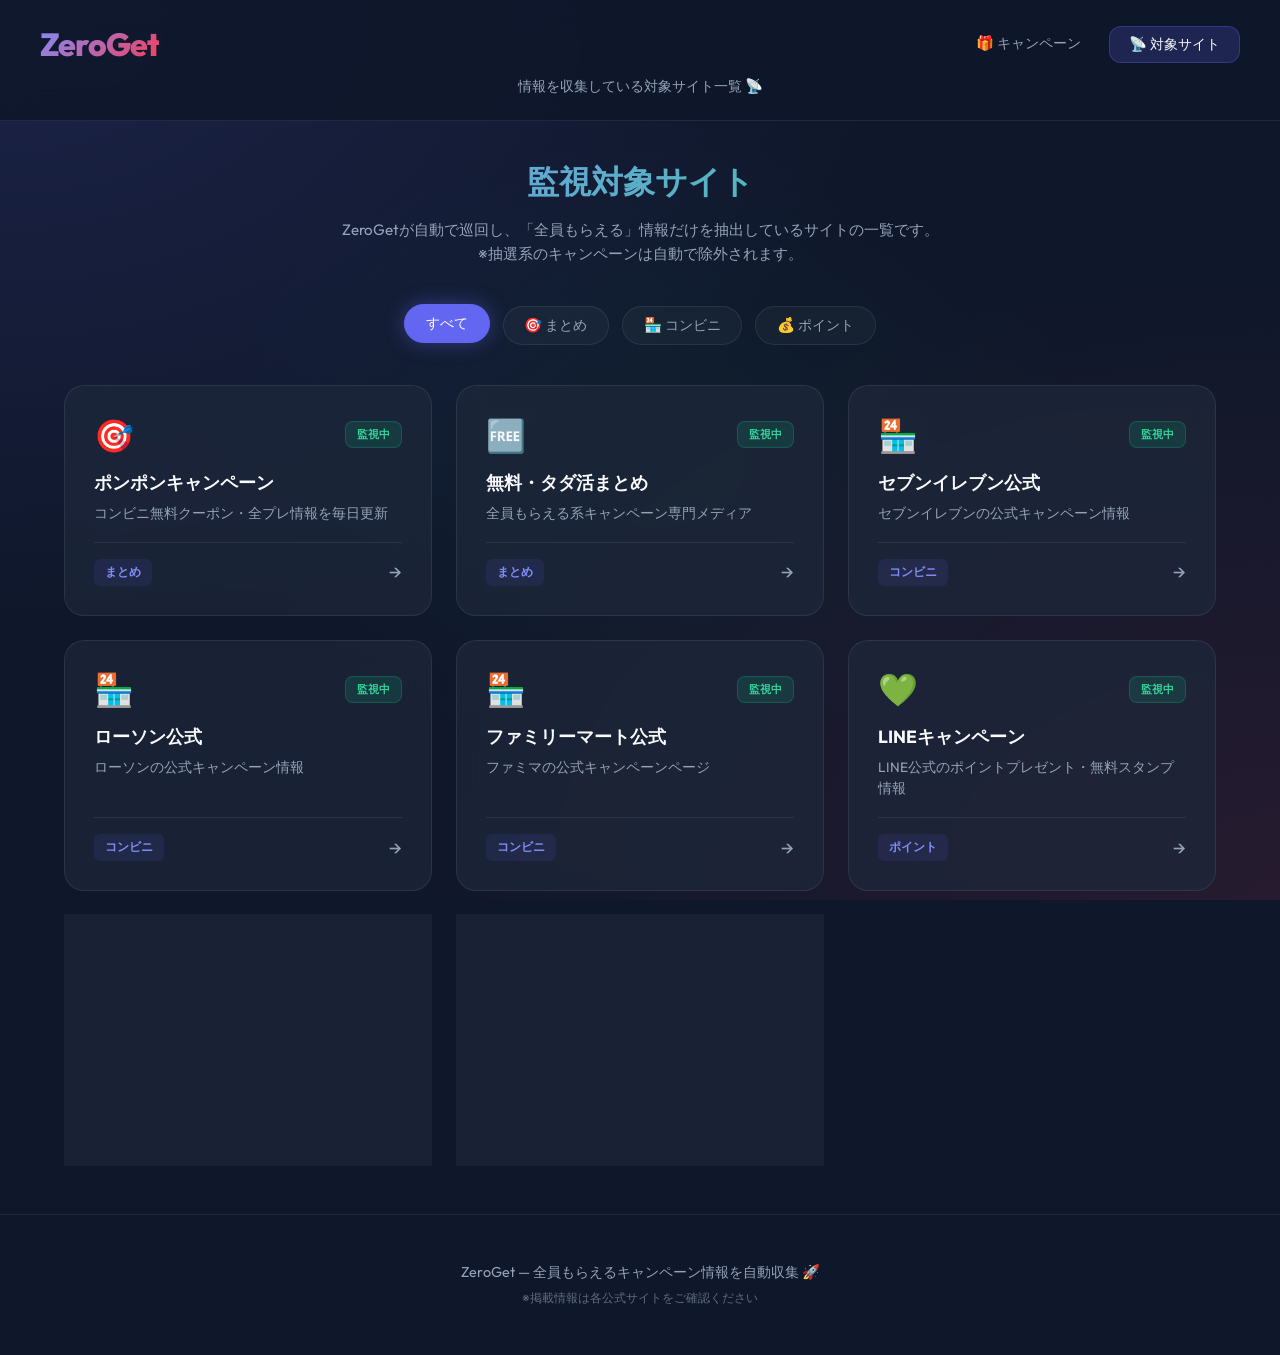
==== sites.html @ ba332485 "Move files to root" ====
<!DOCTYPE html>
<html lang="ja">

<head>
    <meta charset="UTF-8">
    <meta name="viewport" content="width=device-width, initial-scale=1.0">
    <title>ZeroGet | 対象サイト一覧</title>
    <meta name="description" content="ZeroGetが自動で情報を収集している対象サイト一覧。コンビニ公式、ポイントサイト、キャンペーンまとめサイトなどを監視中。">
    <link rel="preconnect" href="https://fonts.googleapis.com">
    <link rel="preconnect" href="https://fonts.gstatic.com" crossorigin>
    <link
        href="https://fonts.googleapis.com/css2?family=Inter:wght@400;500;700;800&family=Outfit:wght@400;600;800&display=swap"
        rel="stylesheet">
    <link rel="stylesheet" href="style.css">
</head>

<body>
    <header>
        <nav class="nav-container">
            <a href="index.html" class="logo">ZeroGet</a>
            <div class="nav-links">
                <a href="index.html" class="nav-link">🎁 キャンペーン</a>
                <a href="sites.html" class="nav-link active">📡 対象サイト</a>
            </div>
        </nav>
        <p class="subtitle">情報を収集している対象サイト一覧 📡</p>
    </header>

    <main>
        <div class="page-intro">
            <h1 class="section-title">監視対象サイト</h1>
            <p class="section-desc">ZeroGetが自動で巡回し、「全員もらえる」情報だけを抽出しているサイトの一覧です。<br>※抽選系のキャンペーンは自動で除外されます。</p>
        </div>

        <!-- カテゴリフィルタ -->
        <div class="filters" id="site-filter-bar">
            <button class="filter-btn active" data-filter="all">すべて</button>
            <button class="filter-btn" data-filter="まとめ">🎯 まとめ</button>
            <button class="filter-btn" data-filter="コンビニ">🏪 コンビニ</button>
            <button class="filter-btn" data-filter="ポイント">💰 ポイント</button>
        </div>

        <div class="sites-grid" id="sites-grid">
            <div class="loading-spinner">
                <div class="spinner"></div>
                <p>サイト情報を読み込み中...</p>
            </div>
        </div>
    </main>

    <footer>
        <p>ZeroGet — 全員もらえるキャンペーン情報を自動収集 🚀</p>
        <p class="footer-sub">※掲載情報は各公式サイトをご確認ください</p>
    </footer>

    <script src="sites.js"></script>
</body>

</html>
---- style.css ----
:root {
    --primary: #6366f1;
    --primary-hover: #4f46e5;
    --primary-glow: rgba(99, 102, 241, 0.4);
    --bg: #0f172a;
    --bg-secondary: #1e293b;
    --card-bg: rgba(30, 41, 59, 0.7);
    --text: #f8fafc;
    --text-muted: #94a3b8;
    --accent: #f43f5e;
    --success: #10b981;
    --warning: #f59e0b;
    --critical: #ef4444;
    --glass: rgba(255, 255, 255, 0.03);
    --border: rgba(255, 255, 255, 0.08);
    --border-hover: rgba(255, 255, 255, 0.15);
}

* {
    margin: 0;
    padding: 0;
    box-sizing: border-box;
    font-family: 'Outfit', 'Inter', sans-serif;
}

body {
    background-color: var(--bg);
    color: var(--text);
    min-height: 100vh;
    background-image:
        radial-gradient(at 0% 0%, rgba(99, 102, 241, 0.15) 0px, transparent 50%),
        radial-gradient(at 100% 100%, rgba(244, 63, 94, 0.1) 0px, transparent 50%),
        radial-gradient(at 50% 50%, rgba(16, 185, 129, 0.05) 0px, transparent 50%);
    background-attachment: fixed;
}

/* ================== HEADER & NAV ================== */
header {
    padding: 1.5rem 2rem;
    text-align: center;
    backdrop-filter: blur(16px);
    background: rgba(15, 23, 42, 0.85);
    border-bottom: 1px solid var(--border);
    position: sticky;
    top: 0;
    z-index: 100;
}

.nav-container {
    display: flex;
    align-items: center;
    justify-content: space-between;
    max-width: 1200px;
    margin: 0 auto;
}

.logo {
    font-size: 2rem;
    font-weight: 800;
    background: linear-gradient(135deg, #818cf8, #f43f5e);
    -webkit-background-clip: text;
    -webkit-text-fill-color: transparent;
    letter-spacing: -1px;
    text-decoration: none;
    transition: transform 0.3s;
}

.logo:hover {
    transform: scale(1.05);
}

.nav-links {
    display: flex;
    gap: 0.5rem;
}

.nav-link {
    padding: 0.5rem 1.2rem;
    border-radius: 12px;
    color: var(--text-muted);
    text-decoration: none;
    font-weight: 500;
    font-size: 0.9rem;
    transition: all 0.3s;
}

.nav-link:hover {
    color: var(--text);
    background: var(--glass);
}

.nav-link.active {
    color: var(--text);
    background: rgba(99, 102, 241, 0.2);
    border: 1px solid rgba(99, 102, 241, 0.3);
}

.subtitle {
    color: var(--text-muted);
    font-size: 0.9rem;
    margin-top: 0.8rem;
}

/* ================== STATS BAR ================== */
.stats-bar {
    display: flex;
    gap: 2rem;
    justify-content: center;
    margin-bottom: 2.5rem;
    padding: 1.5rem;
    background: var(--card-bg);
    border: 1px solid var(--border);
    border-radius: 20px;
    backdrop-filter: blur(12px);
}

.stat-item {
    display: flex;
    flex-direction: column;
    align-items: center;
    gap: 0.3rem;
}

.stat-number {
    font-size: 1.8rem;
    font-weight: 800;
    background: linear-gradient(135deg, #818cf8, #34d399);
    -webkit-background-clip: text;
    -webkit-text-fill-color: transparent;
}

.stat-label {
    font-size: 0.8rem;
    color: var(--text-muted);
}

/* ================== MAIN ================== */
main {
    max-width: 1200px;
    margin: 2.5rem auto;
    padding: 0 1.5rem;
}

/* ================== PAGE INTRO (sites) ================== */
.page-intro {
    text-align: center;
    margin-bottom: 2.5rem;
}

.section-title {
    font-size: 2rem;
    font-weight: 800;
    margin-bottom: 0.8rem;
    background: linear-gradient(135deg, #818cf8, #34d399);
    -webkit-background-clip: text;
    -webkit-text-fill-color: transparent;
}

.section-desc {
    color: var(--text-muted);
    font-size: 0.95rem;
    line-height: 1.6;
}

/* ================== FILTERS ================== */
.filters {
    display: flex;
    gap: 0.8rem;
    margin-bottom: 2.5rem;
    justify-content: center;
    flex-wrap: wrap;
}

.filter-btn {
    padding: 0.55rem 1.3rem;
    border-radius: 99px;
    border: 1px solid var(--border);
    background: var(--glass);
    color: var(--text-muted);
    cursor: pointer;
    transition: all 0.3s cubic-bezier(0.4, 0, 0.2, 1);
    font-weight: 500;
    font-size: 0.9rem;
}

.filter-btn.active,
.filter-btn:hover {
    background: var(--primary);
    border-color: var(--primary);
    color: white;
    box-shadow: 0 0 20px var(--primary-glow);
    transform: translateY(-2px);
}

/* ================== CAMPAIGN CARDS ================== */
.grid {
    display: grid;
    grid-template-columns: repeat(auto-fill, minmax(360px, 1fr));
    gap: 1.5rem;
}

.card {
    background: var(--card-bg);
    border: 1px solid var(--border);
    border-radius: 20px;
    padding: 1.8rem;
    backdrop-filter: blur(12px);
    transition: all 0.4s cubic-bezier(0.4, 0, 0.2, 1);
    position: relative;
    overflow: hidden;
    display: flex;
    flex-direction: column;
}

.card::before {
    content: '';
    position: absolute;
    top: 0;
    left: 0;
    width: 100%;
    height: 100%;
    background: linear-gradient(45deg, transparent, rgba(255, 255, 255, 0.02), transparent);
    transform: translateX(-100%);
    transition: 0.6s;
    pointer-events: none;
}

.card:hover {
    transform: translateY(-6px);
    border-color: rgba(99, 102, 241, 0.4);
    box-shadow: 0 16px 40px rgba(0, 0, 0, 0.25);
}

.card:hover::before {
    transform: translateX(100%);
}

/* Card top row */
.card-top-row {
    display: flex;
    justify-content: space-between;
    align-items: center;
    margin-bottom: 1rem;
}

.badge {
    display: inline-block;
    padding: 0.35rem 0.75rem;
    border-radius: 8px;
    font-size: 0.72rem;
    font-weight: 700;
    text-transform: uppercase;
}

.badge-all {
    background: rgba(16, 185, 129, 0.15);
    color: #34d399;
    border: 1px solid rgba(16, 185, 129, 0.25);
}

/* Deadline urgency */
.deadline-badge {
    padding: 0.3rem 0.7rem;
    border-radius: 8px;
    font-size: 0.72rem;
    font-weight: 700;
}

.urgency-critical {
    background: rgba(239, 68, 68, 0.15);
    color: #f87171;
    border: 1px solid rgba(239, 68, 68, 0.3);
    animation: pulse 1.5s infinite;
}

.urgency-warning {
    background: rgba(245, 158, 11, 0.15);
    color: #fbbf24;
    border: 1px solid rgba(245, 158, 11, 0.25);
}

.urgency-safe {
    background: rgba(99, 102, 241, 0.1);
    color: var(--text-muted);
    border: 1px solid var(--border);
}

@keyframes pulse {

    0%,
    100% {
        opacity: 1;
    }

    50% {
        opacity: 0.6;
    }
}

.card-title {
    font-size: 1.15rem;
    font-weight: 700;
    margin-bottom: 0.7rem;
    line-height: 1.4;
}

.card-summary {
    color: var(--text-muted);
    font-size: 0.85rem;
    line-height: 1.5;
    margin-bottom: 0.8rem;
}

/* Reward */
.card-reward {
    display: flex;
    align-items: center;
    gap: 0.5rem;
    padding: 0.7rem 1rem;
    background: rgba(99, 102, 241, 0.08);
    border: 1px solid rgba(99, 102, 241, 0.15);
    border-radius: 12px;
    margin-bottom: 1rem;
    font-size: 0.9rem;
}

.reward-icon {
    font-size: 1.2rem;
}

/* Steps */
.card-steps {
    margin-bottom: 1rem;
    padding: 0.8rem 1rem;
    background: rgba(16, 185, 129, 0.05);
    border: 1px solid rgba(16, 185, 129, 0.1);
    border-radius: 12px;
}

.steps-label {
    font-size: 0.78rem;
    font-weight: 600;
    color: #34d399;
    margin-bottom: 0.5rem;
}

.steps-list {
    list-style: none;
    counter-reset: step-counter;
    padding: 0;
}

.steps-list li {
    counter-increment: step-counter;
    font-size: 0.82rem;
    color: var(--text-muted);
    padding: 0.3rem 0;
    padding-left: 1.8rem;
    position: relative;
}

.steps-list li::before {
    content: counter(step-counter);
    position: absolute;
    left: 0;
    width: 1.3rem;
    height: 1.3rem;
    background: rgba(16, 185, 129, 0.2);
    color: #34d399;
    border-radius: 50%;
    display: flex;
    align-items: center;
    justify-content: center;
    font-size: 0.7rem;
    font-weight: 700;
    top: 0.35rem;
}

/* Card meta */
.card-meta {
    display: flex;
    justify-content: space-between;
    margin-top: auto;
    padding-top: 1rem;
    border-top: 1px solid var(--border);
    font-size: 0.8rem;
    color: var(--text-muted);
}

.btn-get {
    display: block;
    width: 100%;
    text-align: center;
    padding: 0.9rem;
    background: linear-gradient(135deg, var(--primary), #7c3aed);
    color: white;
    text-decoration: none;
    border-radius: 12px;
    font-weight: 700;
    font-size: 0.95rem;
    margin-top: 1.2rem;
    transition: all 0.3s;
    border: none;
}

.btn-get:hover {
    background: linear-gradient(135deg, var(--primary-hover), #6d28d9);
    box-shadow: 0 4px 20px var(--primary-glow);
    transform: translateY(-2px);
}

/* ================== SITES GRID ================== */
.sites-grid {
    display: grid;
    grid-template-columns: repeat(auto-fill, minmax(280px, 1fr));
    gap: 1.5rem;
}

.site-card {
    background: var(--card-bg);
    border: 1px solid var(--border);
    border-radius: 20px;
    padding: 1.8rem;
    backdrop-filter: blur(12px);
    text-decoration: none;
    color: var(--text);
    transition: all 0.4s cubic-bezier(0.4, 0, 0.2, 1);
    display: flex;
    flex-direction: column;
}

.site-card:hover {
    transform: translateY(-6px);
    border-color: rgba(99, 102, 241, 0.4);
    box-shadow: 0 16px 40px rgba(0, 0, 0, 0.25);
}

.site-card-header {
    display: flex;
    justify-content: space-between;
    align-items: center;
    margin-bottom: 1rem;
}

.site-icon {
    font-size: 2rem;
}

.site-status {
    padding: 0.3rem 0.7rem;
    border-radius: 8px;
    font-size: 0.7rem;
    font-weight: 700;
}

.site-status.active {
    background: rgba(16, 185, 129, 0.15);
    color: #34d399;
    border: 1px solid rgba(16, 185, 129, 0.25);
}

.site-name {
    font-size: 1.1rem;
    font-weight: 700;
    margin-bottom: 0.5rem;
}

.site-desc {
    font-size: 0.85rem;
    color: var(--text-muted);
    line-height: 1.5;
    flex-grow: 1;
}

.site-footer {
    display: flex;
    justify-content: space-between;
    align-items: center;
    margin-top: 1.2rem;
    padding-top: 1rem;
    border-top: 1px solid var(--border);
}

.site-category-tag {
    padding: 0.3rem 0.7rem;
    background: rgba(99, 102, 241, 0.1);
    color: #818cf8;
    border-radius: 6px;
    font-size: 0.75rem;
    font-weight: 600;
}

.site-link-icon {
    color: var(--text-muted);
    font-size: 1.2rem;
    transition: transform 0.3s;
}

.site-card:hover .site-link-icon {
    transform: translateX(4px);
    color: var(--primary);
}

/* ================== LOADING ================== */
.loading-spinner {
    grid-column: 1 / -1;
    display: flex;
    flex-direction: column;
    align-items: center;
    gap: 1rem;
    padding: 3rem;
    color: var(--text-muted);
}

.spinner {
    width: 40px;
    height: 40px;
    border: 3px solid var(--border);
    border-top-color: var(--primary);
    border-radius: 50%;
    animation: spin 0.8s linear infinite;
}

@keyframes spin {
    to {
        transform: rotate(360deg);
    }
}

.empty-state {
    grid-column: 1 / -1;
    text-align: center;
    padding: 3rem;
    color: var(--text-muted);
    font-size: 1rem;
}

/* ================== FOOTER ================== */
footer {
    text-align: center;
    padding: 3rem 1.5rem;
    border-top: 1px solid var(--border);
    color: var(--text-muted);
    font-size: 0.9rem;
    margin-top: 3rem;
}

.footer-sub {
    font-size: 0.75rem;
    margin-top: 0.5rem;
    opacity: 0.6;
}

/* ================== ANIMATIONS ================== */
@keyframes fadeIn {
    from {
        opacity: 0;
        transform: translateY(16px);
    }

    to {
        opacity: 1;
        transform: translateY(0);
    }
}

.grid>*,
.sites-grid>* {
    opacity: 0;
    animation: fadeIn 0.5s ease forwards;
}

/* ================== RESPONSIVE ================== */
@media (max-width: 768px) {
    .nav-container {
        flex-direction: column;
        gap: 0.8rem;
    }

    .stats-bar {
        flex-direction: column;
        gap: 1rem;
    }

    .grid {
        grid-template-columns: 1fr;
    }

    .sites-grid {
        grid-template-columns: 1fr;
    }

    .card-meta {
        flex-direction: column;
        gap: 0.3rem;
    }
}
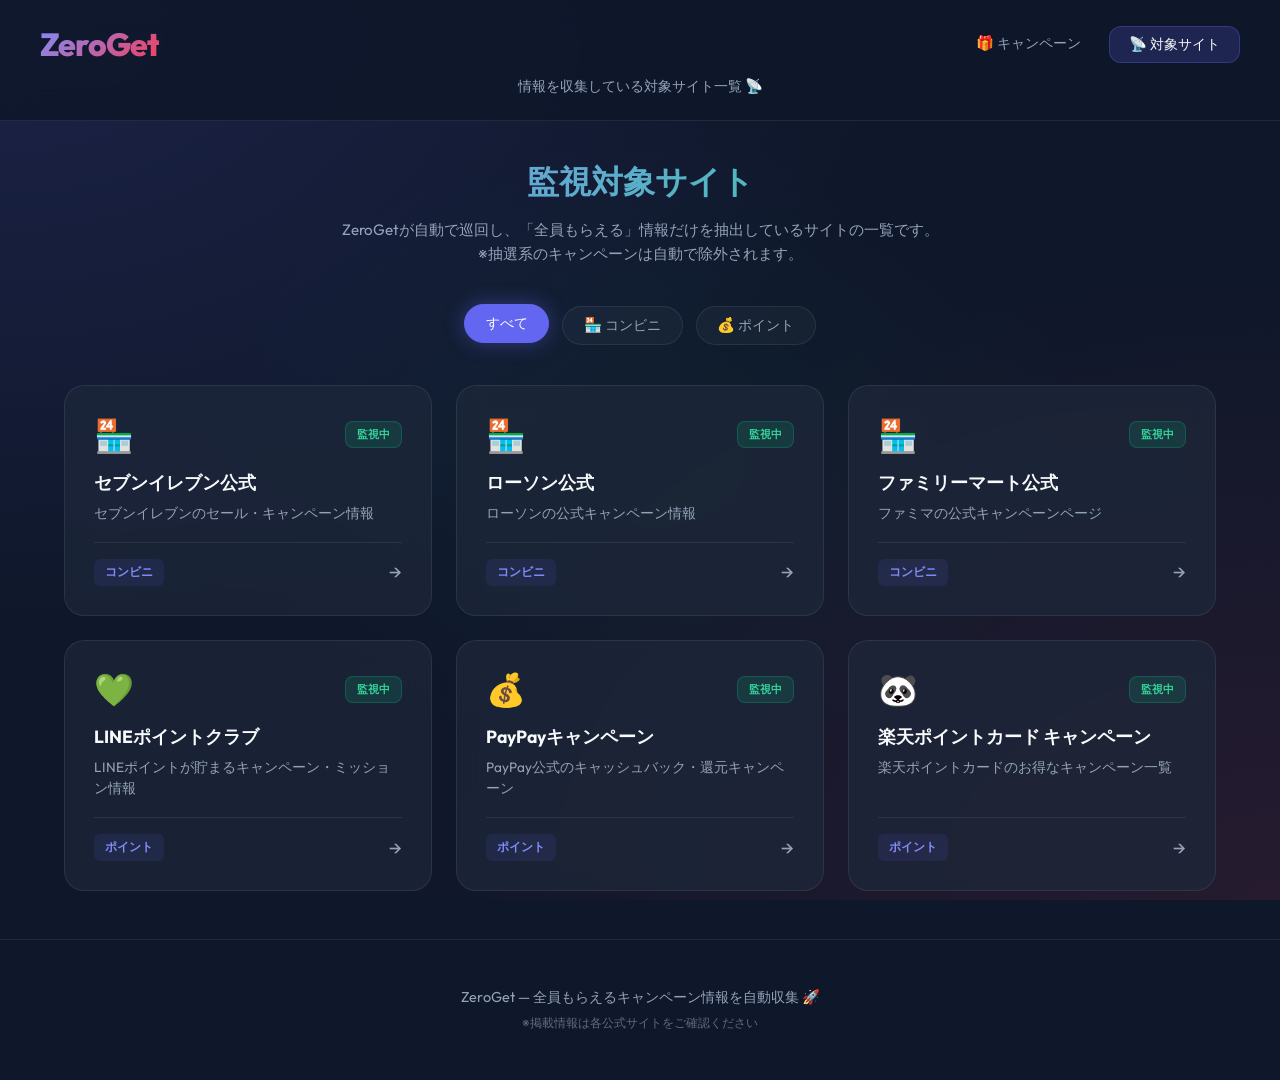
==== commit 4f46f2a3: "delfix" ====
--- a/sites.html
+++ b/sites.html
@@ -35,7 +35,6 @@
         <!-- カテゴリフィルタ -->
         <div class="filters" id="site-filter-bar">
             <button class="filter-btn active" data-filter="all">すべて</button>
-            <button class="filter-btn" data-filter="まとめ">🎯 まとめ</button>
             <button class="filter-btn" data-filter="コンビニ">🏪 コンビニ</button>
             <button class="filter-btn" data-filter="ポイント">💰 ポイント</button>
         </div>
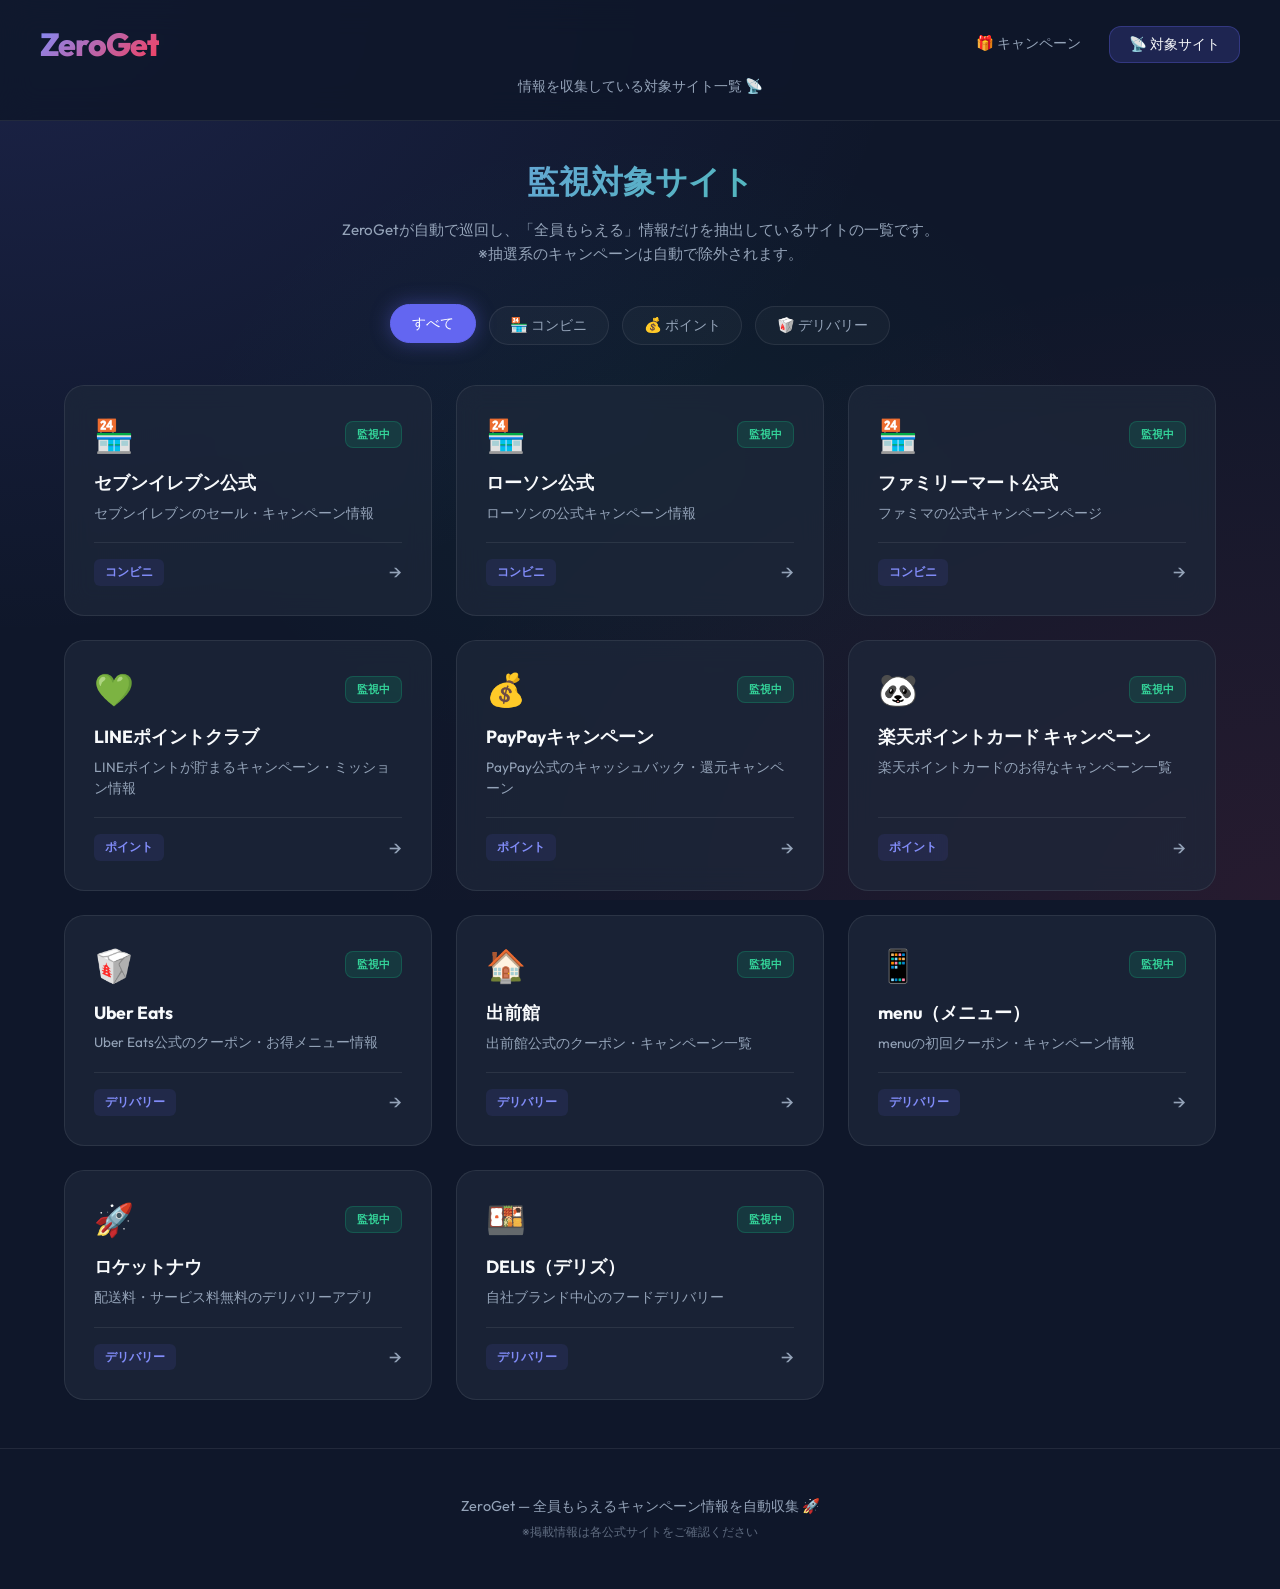
==== commit 2e66021a: "food" ====
--- a/sites.html
+++ b/sites.html
@@ -37,6 +37,7 @@
             <button class="filter-btn active" data-filter="all">すべて</button>
             <button class="filter-btn" data-filter="コンビニ">🏪 コンビニ</button>
             <button class="filter-btn" data-filter="ポイント">💰 ポイント</button>
+            <button class="filter-btn" data-filter="デリバリー">🥡 デリバリー</button>
         </div>
 
         <div class="sites-grid" id="sites-grid">
